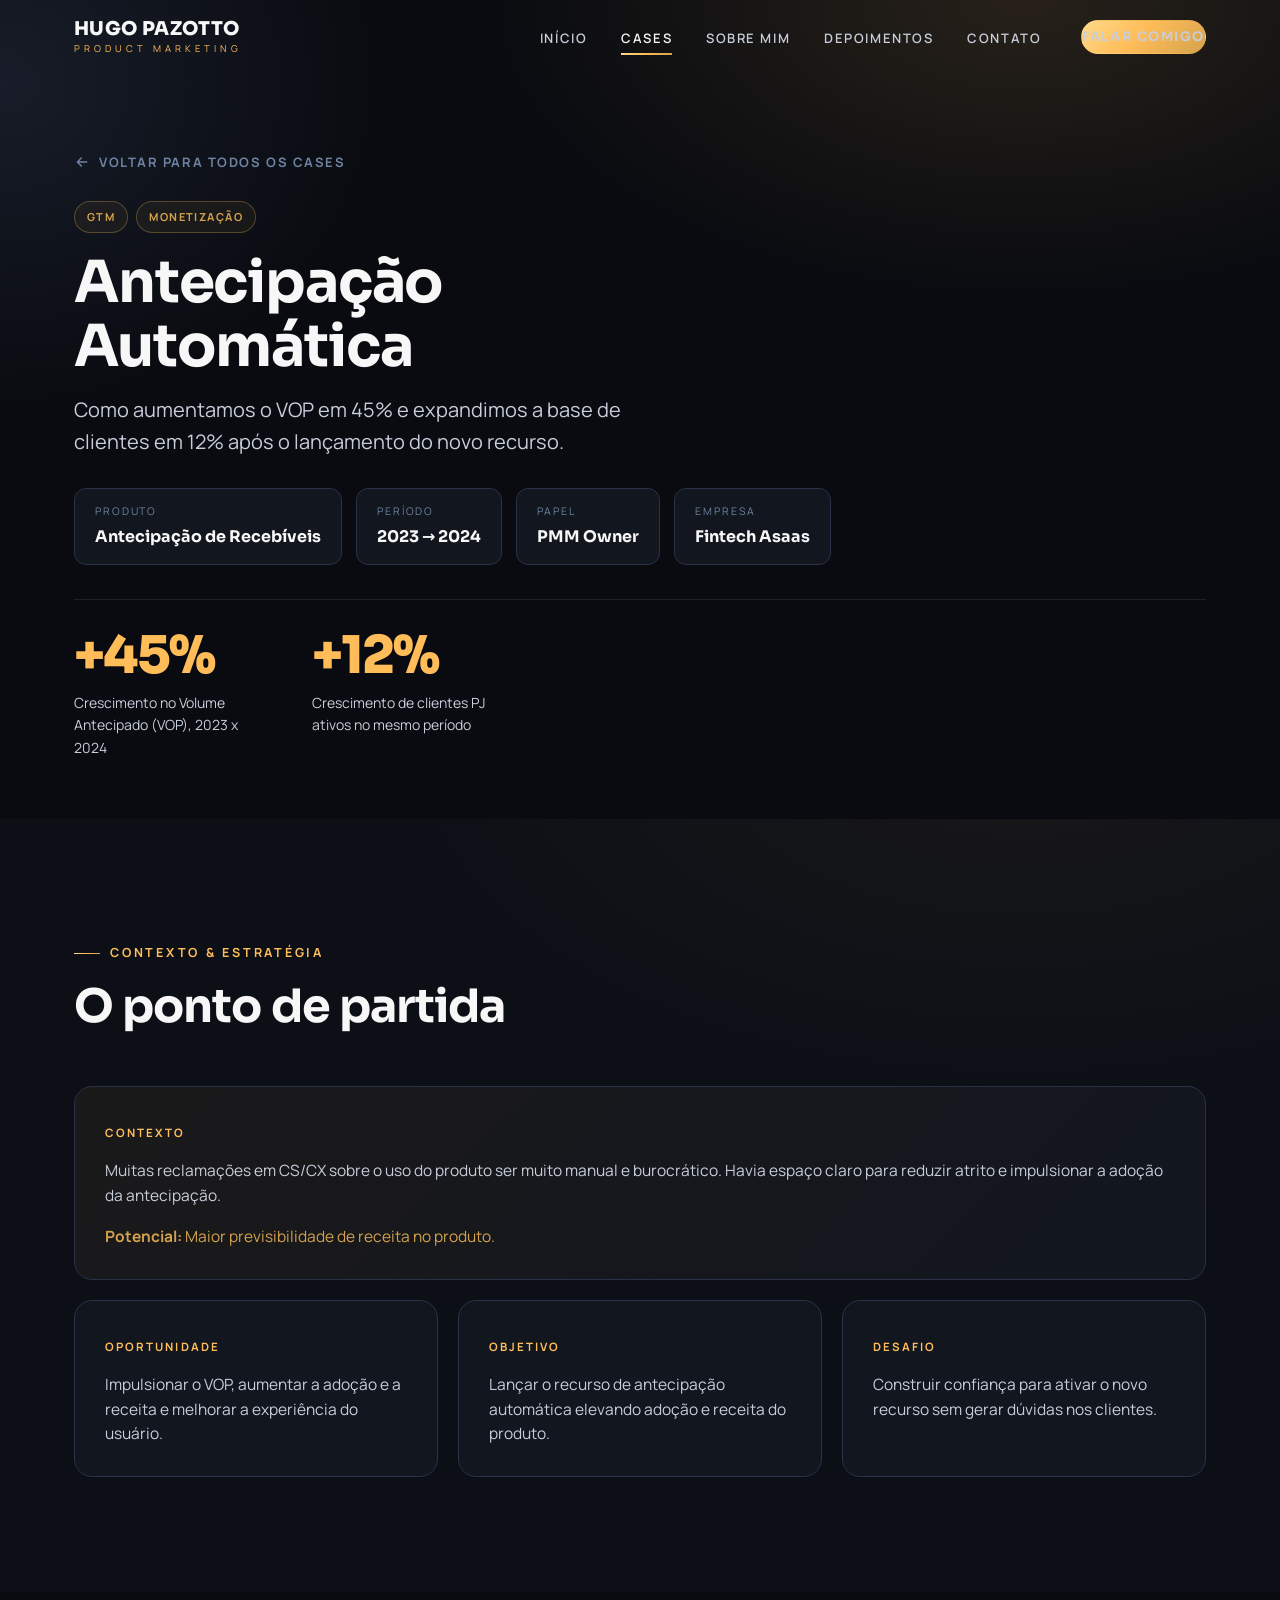
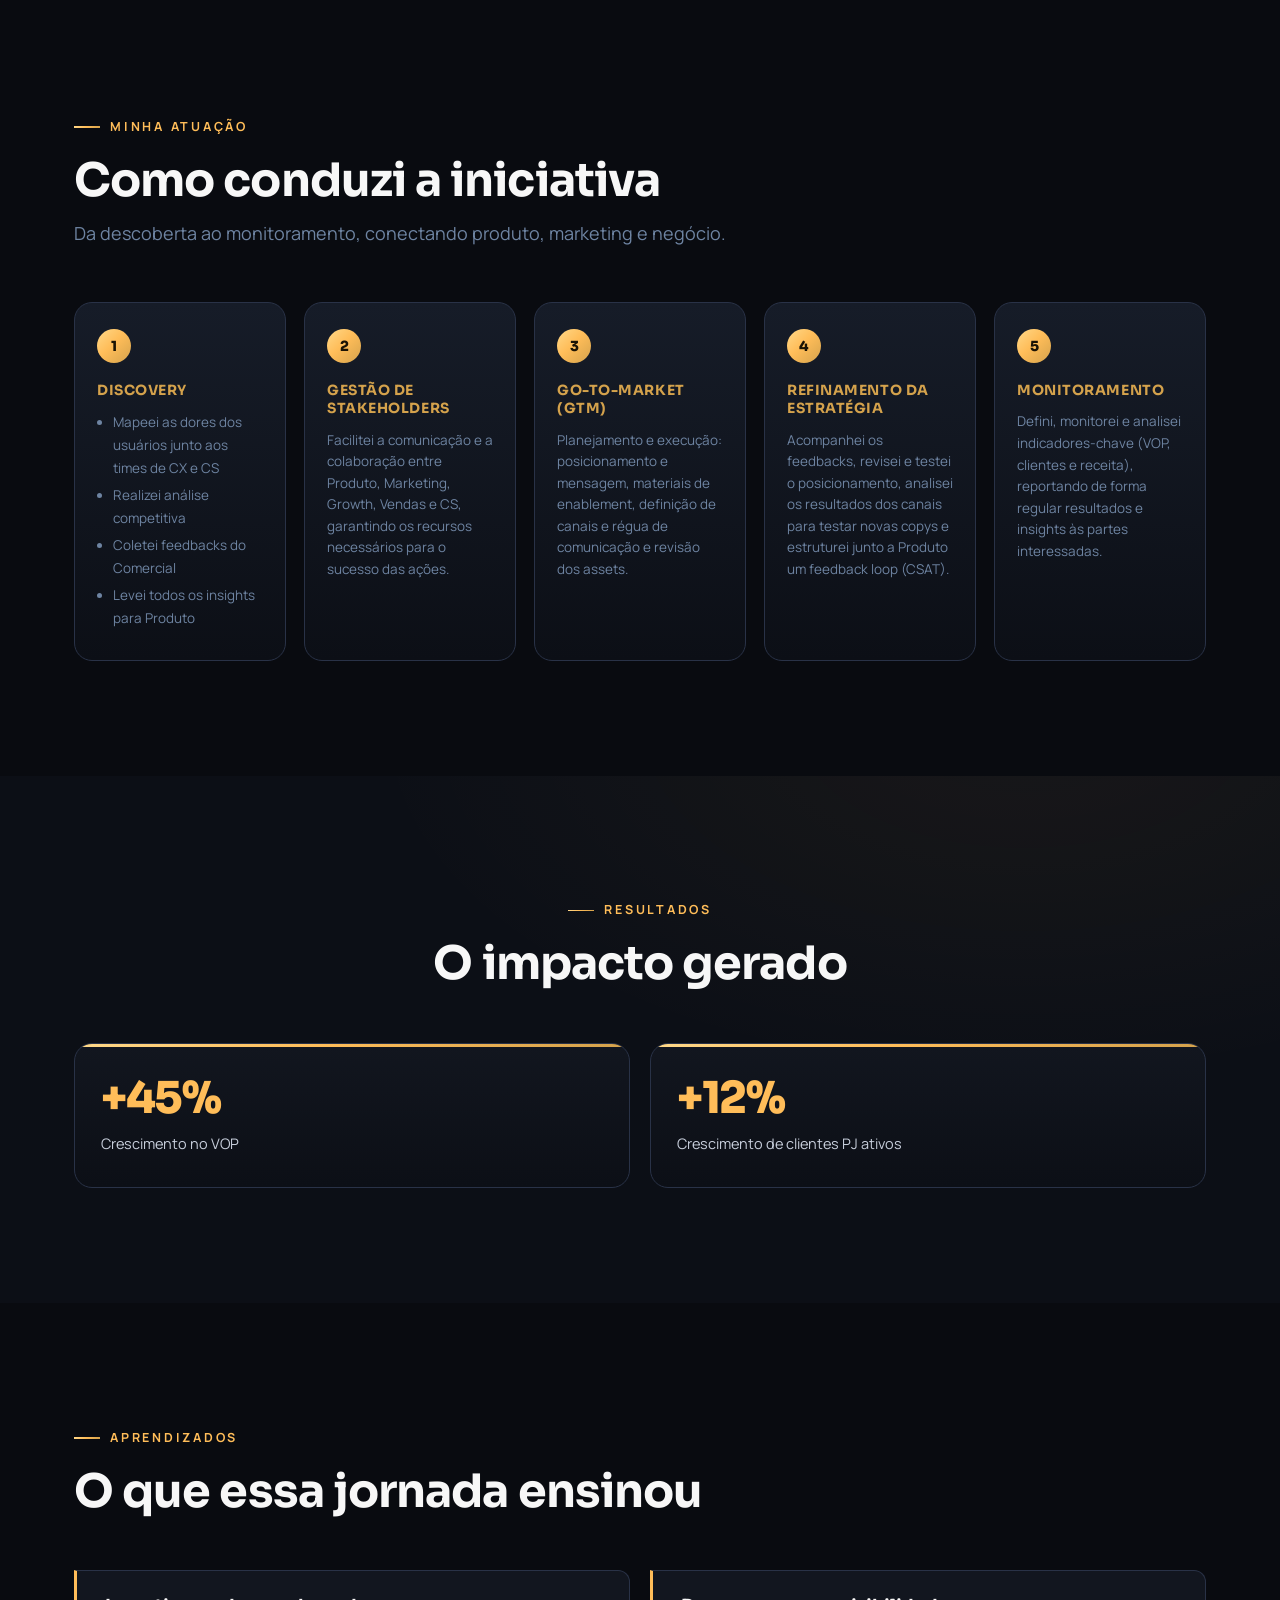
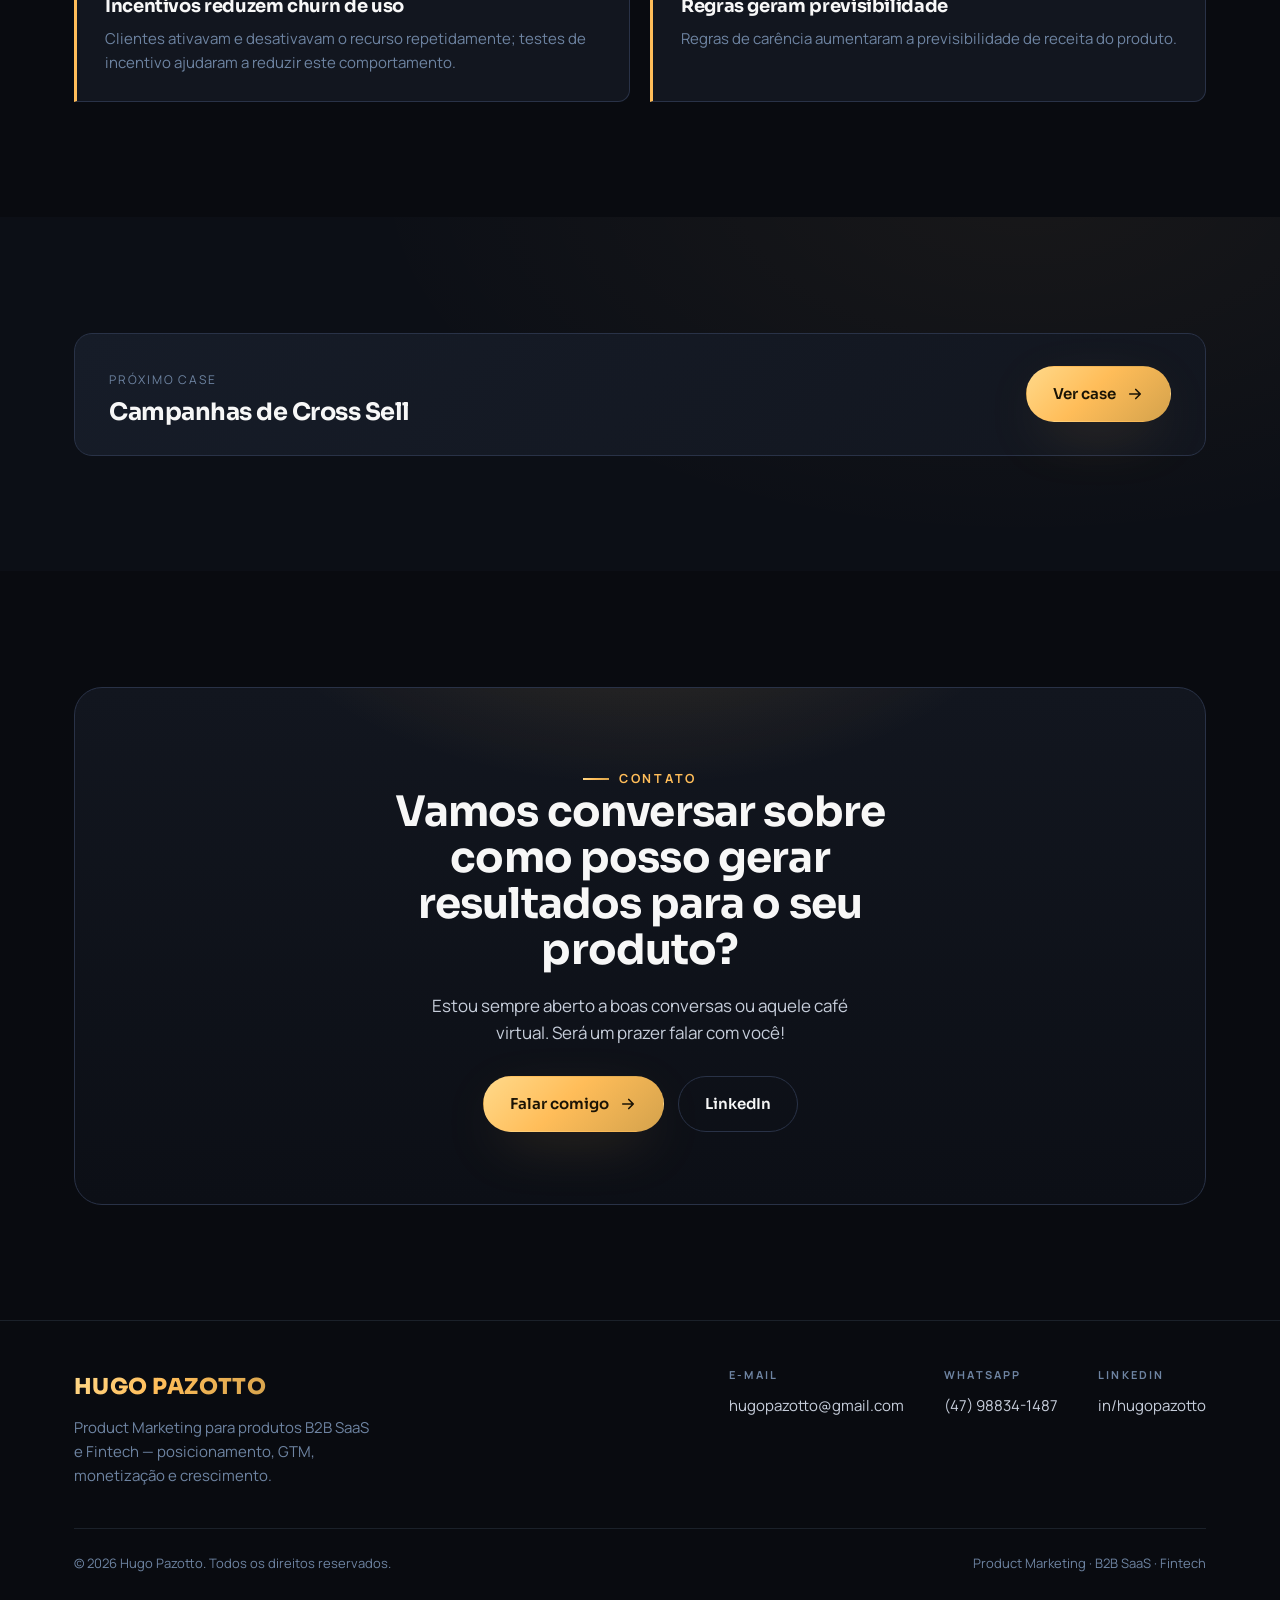
==== case-antecipacao-automatica.html @ da68a619 "feat: add initial portfolio site from Claude Design" ====
<!DOCTYPE html>
<html lang="pt-BR">
<head>
  <meta charset="UTF-8" />
  <meta name="viewport" content="width=device-width, initial-scale=1.0" />
  <title>Hugo Pazotto — Antecipação Automática | Case</title>
  <meta name="description" content="Como aumentamos o VOP em 45% e expandimos a base de clientes em 12% após o lançamento do novo recurso." />
  <link rel="preconnect" href="https://fonts.googleapis.com" />
  <link rel="preconnect" href="https://fonts.gstatic.com" crossorigin />
  <link href="https://fonts.googleapis.com/css2?family=Sora:wght@400;500;600;700;800&family=Manrope:wght@400;500;600;700&display=swap" rel="stylesheet" />
  <link rel="stylesheet" href="style.css" />
</head>
<body>
  <header class="header">
    <div class="container">
      <nav class="nav" aria-label="Principal">
        <a class="brand" href="index.html" aria-label="Hugo Pazotto — início">
          <span class="brand__name">HUGO PAZOTTO</span>
          <span class="brand__role">Product Marketing</span>
        </a>
        <ul class="nav__links">
          <li><a href="index.html">Início</a></li>
          <li><a href="cases.html" class="active">Cases</a></li>
          <li><a href="sobre.html">Sobre mim</a></li>
          <li><a href="depoimentos.html">Depoimentos</a></li>
          <li><a href="index.html#contato">Contato</a></li>
          <li class="nav__cta"><a class="btn btn--primary" href="index.html#contato">Falar comigo</a></li>
        </ul>
        <button class="nav__toggle" aria-label="Abrir menu" aria-expanded="false">
          <span></span><span></span><span></span>
        </button>
      </nav>
    </div>
  </header>
  <main>
    <section class="page-hero">
      <div class="page-hero__bg" aria-hidden="true"></div>
      <div class="container">
        <a class="back-link" href="cases.html"><svg viewBox="0 0 24 24" fill="none" stroke="currentColor" stroke-width="2.2" stroke-linecap="round" stroke-linejoin="round"><path d="M19 12H5M11 18l-6-6 6-6"/></svg> Voltar para todos os cases</a>
        <div style="margin-top:24px" class="reveal">
          <div class="fcase__tags" style="margin-bottom:18px"><span class="tag">GTM</span><span class="tag">Monetização</span></div>
          <h1>Antecipação Automática</h1>
          <p class="page-hero__lead">Como aumentamos o VOP em 45% e expandimos a base de clientes em 12% após o lançamento do novo recurso.</p>
          <div class="cs-meta">
            <div class="cs-meta__item"><span>Produto</span><b>Antecipação de Recebíveis</b></div>
            <div class="cs-meta__item"><span>Período</span><b>2023 → 2024</b></div>
            <div class="cs-meta__item"><span>Papel</span><b>PMM Owner</b></div>
            <div class="cs-meta__item"><span>Empresa</span><b>Fintech Asaas</b></div>
          </div>
        </div>
        <div class="cs-hero-stats"><div class="cs-hero-stat reveal"><b>+45%</b><span>Crescimento no Volume Antecipado (VOP), 2023 x 2024</span></div><div class="cs-hero-stat reveal"><b>+12%</b><span>Crescimento de clientes PJ ativos no mesmo período</span></div></div>
      </div>
    </section>

    <section class="section section--alt">
      <div class="container">
        <div class="section__head reveal"><span class="eyebrow">Contexto &amp; estratégia</span><h2 class="section__title">O ponto de partida</h2></div>
        <div class="cs-cards">
          <div class="cs-card cs-card--ctx reveal"><span class="cs-card__k">Contexto</span><p>Muitas reclamações em CS/CX sobre o uso do produto ser muito manual e burocrático. Havia espaço claro para reduzir atrito e impulsionar a adoção da antecipação.</p><p style="margin-top:16px;color:var(--gold-2)"><strong>Potencial:</strong> Maior previsibilidade de receita no produto.</p></div>
          <div class="cs-card reveal" data-d="1"><span class="cs-card__k">Oportunidade</span><p>Impulsionar o VOP, aumentar a adoção e a receita e melhorar a experiência do usuário.</p></div><div class="cs-card reveal" data-d="2"><span class="cs-card__k">Objetivo</span><p>Lançar o recurso de antecipação automática elevando adoção e receita do produto.</p></div><div class="cs-card reveal" data-d="3"><span class="cs-card__k">Desafio</span><p>Construir confiança para ativar o novo recurso sem gerar dúvidas nos clientes.</p></div>
        </div>
      </div>
    </section>

    <section class="section">
      <div class="container">
        <div class="section__head reveal"><span class="eyebrow">Minha atuação</span><h2 class="section__title">Como conduzi a iniciativa</h2><p class="section__sub">Da descoberta ao monitoramento, conectando produto, marketing e negócio.</p></div>
        <div class="cs-steps"><div class="cs-step reveal" data-d="1"><div class="cs-step__n">1</div><h4>Discovery</h4><div><ul><li>Mapeei as dores dos usuários junto aos times de CX e CS</li><li>Realizei análise competitiva</li><li>Coletei feedbacks do Comercial</li><li>Levei todos os insights para Produto</li></ul></div></div><div class="cs-step reveal" data-d="2"><div class="cs-step__n">2</div><h4>Gestão de Stakeholders</h4><div><p>Facilitei a comunicação e a colaboração entre Produto, Marketing, Growth, Vendas e CS, garantindo os recursos necessários para o sucesso das ações.</p></div></div><div class="cs-step reveal" data-d="3"><div class="cs-step__n">3</div><h4>Go-To-Market (GTM)</h4><div><p>Planejamento e execução: posicionamento e mensagem, materiais de enablement, definição de canais e régua de comunicação e revisão dos assets.</p></div></div><div class="cs-step reveal" data-d="4"><div class="cs-step__n">4</div><h4>Refinamento da Estratégia</h4><div><p>Acompanhei os feedbacks, revisei e testei o posicionamento, analisei os resultados dos canais para testar novas copys e estruturei junto a Produto um feedback loop (CSAT).</p></div></div><div class="cs-step reveal" data-d="1"><div class="cs-step__n">5</div><h4>Monitoramento</h4><div><p>Defini, monitorei e analisei indicadores-chave (VOP, clientes e receita), reportando de forma regular resultados e insights às partes interessadas.</p></div></div></div>
      </div>
    </section>

    <section class="section section--alt">
      <div class="container">
        <div class="section__head section__head--center reveal"><span class="eyebrow eyebrow--center">Resultados</span><h2 class="section__title">O impacto gerado</h2></div>
        <div class="cs-results"><div class="cs-result reveal" data-d="1"><b>+45%</b><span>Crescimento no VOP</span></div><div class="cs-result reveal" data-d="2"><b>+12%</b><span>Crescimento de clientes PJ ativos</span></div></div>
      </div>
    </section>

    <section class="section">
      <div class="container">
        <div class="section__head reveal"><span class="eyebrow">Aprendizados</span><h2 class="section__title">O que essa jornada ensinou</h2></div>
        <div class="cs-learn"><div class="cs-learn__item reveal" data-d="1"><h4>Incentivos reduzem churn de uso</h4><p>Clientes ativavam e desativavam o recurso repetidamente; testes de incentivo ajudaram a reduzir este comportamento.</p></div><div class="cs-learn__item reveal" data-d="2"><h4>Regras geram previsibilidade</h4><p>Regras de carência aumentaram a previsibilidade de receita do produto.</p></div></div>
      </div>
    </section>

    <section class="section section--alt">
      <div class="container">
        <div class="cs-next reveal">
          <div><span>Próximo case</span><h3>Campanhas de Cross Sell</h3></div>
          <a class="btn btn--primary" href="case-cross-sell.html">Ver case <svg viewBox="0 0 24 24" fill="none" stroke="currentColor" stroke-width="2.2" stroke-linecap="round" stroke-linejoin="round"><path d="M5 12h14M13 6l6 6-6 6"/></svg></a>
        </div>
      </div>
    </section>
    
    <section class="section">
      <div class="container">
        <div class="cta reveal">
          <span class="eyebrow eyebrow--center">Contato</span>
          <h2>Vamos conversar sobre como posso gerar resultados para o seu produto?</h2>
          <p>Estou sempre aberto a boas conversas ou aquele café virtual. Será um prazer falar com você!</p>
          <div class="cta__actions">
            <a class="btn btn--primary" href="mailto:hugopazotto@gmail.com">Falar comigo <svg viewBox="0 0 24 24" fill="none" stroke="currentColor" stroke-width="2.2" stroke-linecap="round" stroke-linejoin="round"><path d="M5 12h14M13 6l6 6-6 6"/></svg></a>
            <a class="btn btn--ghost" href="https://www.linkedin.com/in/hugopazotto" target="_blank" rel="noopener">LinkedIn</a>
          </div>
        </div>
      </div>
    </section>
  </main>
  <footer class="footer">
    <div class="container">
      <div class="footer__grid">
        <div class="footer__brand">
          <span class="brand__name grad-text">HUGO PAZOTTO</span>
          <p style="color:var(--muted);max-width:34ch;margin-top:12px;font-size:15px;">Product Marketing para produtos B2B SaaS e Fintech — posicionamento, GTM, monetização e crescimento.</p>
        </div>
        <div class="footer__contacts">
          <div class="footer__col"><h4>E-mail</h4><a href="mailto:hugopazotto@gmail.com">hugopazotto@gmail.com</a></div>
          <div class="footer__col"><h4>WhatsApp</h4><a href="https://wa.me/5547988341487" target="_blank" rel="noopener">(47) 98834-1487</a></div>
          <div class="footer__col"><h4>LinkedIn</h4><a href="https://www.linkedin.com/in/hugopazotto" target="_blank" rel="noopener">in/hugopazotto</a></div>
        </div>
      </div>
      <div class="footer__bottom">
        <span>© <span data-year>2025</span> Hugo Pazotto. Todos os direitos reservados.</span>
        <span>Product Marketing · B2B SaaS · Fintech</span>
      </div>
    </div>
  </footer>
  <script src="script.js"></script>
</body>
</html>
---- style.css ----
/* =========================================================
   Hugo Pazotto — Product Marketing Portfolio
   Design system: dark navy + metallic gold
   ========================================================= */

/* ---------- Tokens ---------- */
:root{
  --bg:        #090b10;
  --bg-2:      #0c0f16;
  --surface:   #12161f;
  --surface-2: #161c28;
  --border:    #293247;
  --border-soft: rgba(110,132,162,.18);

  --gold:      #ffbd59;
  --gold-2:    #d4a24c;
  --gold-deep: #402d00;
  --gold-grad: linear-gradient(135deg,#ffd98a 0%,#ffbd59 45%,#d4a24c 100%);

  --text:      #f7f7f7;
  --text-dim:  #c7cedb;
  --muted:     #6e84a2;
  --green:     #00bf3b;

  --maxw: 1180px;
  --radius: 18px;
  --radius-sm: 12px;
  --radius-pill: 999px;

  --shadow-card: 0 18px 50px -24px rgba(0,0,0,.8);
  --shadow-gold: 0 18px 60px -20px rgba(255,189,89,.35);

  --ff-display: "Sora", system-ui, sans-serif;
  --ff-body: "Manrope", system-ui, sans-serif;

  --ease: cubic-bezier(.22,.61,.36,1);
}

/* ---------- Reset ---------- */
*,*::before,*::after{ box-sizing:border-box; }
html{ scroll-behavior:smooth; scroll-padding-top:90px; -webkit-text-size-adjust:100%; }
body{
  margin:0;
  font-family:var(--ff-body);
  background:var(--bg);
  color:var(--text);
  line-height:1.6;
  font-size:17px;
  -webkit-font-smoothing:antialiased;
  overflow-x:hidden;
}
img{ max-width:100%; display:block; }
a{ color:inherit; text-decoration:none; }
button{ font-family:inherit; cursor:pointer; }
h1,h2,h3,h4{ font-family:var(--ff-display); font-weight:700; line-height:1.1; margin:0; letter-spacing:-.02em; }
p{ margin:0; }
::selection{ background:var(--gold); color:#090b10; }

/* ---------- Layout helpers ---------- */
.container{ width:100%; max-width:var(--maxw); margin-inline:auto; padding-inline:24px; }
.section{ position:relative; padding:clamp(64px,9vw,120px) 0; }
.section--alt{ background:
   radial-gradient(1100px 600px at 80% -10%, rgba(255,189,89,.05), transparent 60%),
   var(--bg-2); }

.eyebrow{
  display:inline-flex; align-items:center; gap:10px;
  font-family:var(--ff-body); font-weight:700;
  font-size:12.5px; letter-spacing:.22em; text-transform:uppercase;
  color:var(--gold);
}
.eyebrow::before{ content:""; width:26px; height:1.5px; background:var(--gold-grad); }
.eyebrow--center{ justify-content:center; }

.section__head{ max-width:720px; margin-bottom:54px; }
.section__head--center{ margin-inline:auto; text-align:center; }
.section__title{ font-size:clamp(28px,4vw,46px); margin:18px 0 14px; }
.section__sub{ color:var(--muted); font-size:18px; }

.text-gold{ color:var(--gold); }
.grad-text{
  background:var(--gold-grad);
  -webkit-background-clip:text; background-clip:text; color:transparent;
}

/* reveal */
.reveal{ opacity:0; transform:translateY(26px); transition:opacity .7s var(--ease), transform .7s var(--ease); }
.reveal.is-in{ opacity:1; transform:none; }
.reveal[data-d="1"]{ transition-delay:.08s; }
.reveal[data-d="2"]{ transition-delay:.16s; }
.reveal[data-d="3"]{ transition-delay:.24s; }
.reveal[data-d="4"]{ transition-delay:.32s; }
@media (prefers-reduced-motion:reduce){ .reveal{opacity:1;transform:none;transition:none} html{scroll-behavior:auto} }

/* ---------- Buttons ---------- */
.btn{
  display:inline-flex; align-items:center; justify-content:center; gap:10px;
  font-family:var(--ff-display); font-weight:600; font-size:15px;
  padding:15px 26px; border-radius:var(--radius-pill);
  border:1px solid transparent; transition:transform .25s var(--ease), box-shadow .25s var(--ease), background .25s, color .25s;
  white-space:nowrap;
}
.btn svg{ width:18px; height:18px; }
.btn--primary{ background:var(--gold-grad); color:#1a1305; box-shadow:var(--shadow-gold); }
.btn--primary:hover{ transform:translateY(-3px); box-shadow:0 22px 64px -16px rgba(255,189,89,.5); }
.btn--ghost{ background:transparent; color:var(--text); border-color:var(--border); }
.btn--ghost:hover{ border-color:var(--gold); color:var(--gold); transform:translateY(-3px); }
.btn--block{ width:100%; }

/* ---------- Header / Nav ---------- */
.header{
  position:fixed; inset:0 0 auto 0; z-index:50;
  transition:background .3s, border-color .3s, backdrop-filter .3s;
  border-bottom:1px solid transparent;
}
.header.is-stuck{
  background:rgba(9,11,16,.82);
  backdrop-filter:blur(16px);
  border-bottom-color:var(--border-soft);
}
.nav{ display:flex; align-items:center; justify-content:space-between; height:74px; }
.brand{ display:flex; flex-direction:column; line-height:1; }
.brand__name{ font-family:var(--ff-display); font-weight:800; font-size:19px; letter-spacing:.02em; }
.brand__role{ font-size:9.5px; letter-spacing:.42em; text-transform:uppercase; color:var(--gold); margin-top:5px; }
.nav__links{ display:flex; align-items:center; gap:34px; list-style:none; margin:0; padding:0; }
.nav__links a{
  font-size:13px; font-weight:600; letter-spacing:.12em; text-transform:uppercase;
  color:var(--text-dim); position:relative; padding:6px 0; transition:color .2s;
}
.nav__links a::after{
  content:""; position:absolute; left:0; bottom:-2px; width:0; height:2px;
  background:var(--gold-grad); transition:width .3s var(--ease);
}
.nav__links a:hover,.nav__links a.active{ color:var(--text); }
.nav__links a:hover::after,.nav__links a.active::after{ width:100%; }
.nav__cta{ margin-left:6px; }
.nav__toggle{
  display:none; width:46px; height:46px; border-radius:12px; border:1px solid var(--border);
  background:rgba(255,255,255,.02); align-items:center; justify-content:center; flex-direction:column; gap:5px;
}
.nav__toggle span{ width:20px; height:2px; background:var(--text); border-radius:2px; transition:transform .3s, opacity .3s; }
.nav.is-open .nav__toggle span:nth-child(1){ transform:translateY(7px) rotate(45deg); }
.nav.is-open .nav__toggle span:nth-child(2){ opacity:0; }
.nav.is-open .nav__toggle span:nth-child(3){ transform:translateY(-7px) rotate(-45deg); }

/* ---------- Hero ---------- */
.hero{ position:relative; padding-top:140px; padding-bottom:90px; overflow:hidden; }
.hero__bg{ position:absolute; inset:0; z-index:0; pointer-events:none; }
.hero__bg::before{
  content:""; position:absolute; inset:0;
  background:
    radial-gradient(900px 520px at 78% 18%, rgba(255,189,89,.16), transparent 60%),
    radial-gradient(700px 700px at 10% 0%, rgba(41,50,71,.5), transparent 55%);
}
.hero__waves{ position:absolute; right:-6%; top:8%; width:62%; max-width:880px; opacity:.5; mix-blend-mode:screen; }
.hero__inner{ position:relative; z-index:2; display:grid; grid-template-columns:1.15fr .85fr; gap:48px; align-items:center; }
.hero__tag{ margin-bottom:26px; }
.hero h1{ font-size:clamp(34px,5.4vw,62px); letter-spacing:-.03em; }
.hero h1 em{ font-style:normal; }
.hero__lead{ color:var(--text-dim); font-size:clamp(16px,1.7vw,19px); max-width:30em; margin:24px 0 30px; }
.hero__chips{ display:flex; flex-wrap:wrap; gap:10px; margin-bottom:34px; }
.chip{
  font-size:11.5px; font-weight:700; letter-spacing:.13em; text-transform:uppercase;
  color:var(--gold-2); padding:8px 14px; border:1px solid var(--border);
  border-radius:var(--radius-pill); background:rgba(255,189,89,.04);
}
.hero__actions{ display:flex; flex-wrap:wrap; gap:14px; }

.hero__photo{ position:relative; justify-self:center; }
.hero__photo-ring{
  position:relative; width:min(400px,80vw); aspect-ratio:1; border-radius:50%;
  background:radial-gradient(circle at 50% 40%, rgba(255,189,89,.28), rgba(255,189,89,0) 62%);
  display:flex; align-items:flex-end; justify-content:center;
}
.hero__photo-ring::before{
  content:""; position:absolute; inset:6%; border-radius:50%;
  border:1px solid rgba(255,189,89,.3);
  background:
    radial-gradient(circle at 50% 120%, rgba(212,162,76,.35), transparent 60%),
    linear-gradient(180deg, rgba(18,22,31,.2), rgba(18,22,31,.85));
  box-shadow:inset 0 0 60px rgba(255,189,89,.1);
}
.hero__photo img{ position:relative; width:96%; filter:drop-shadow(0 30px 40px rgba(0,0,0,.55)); }
.hero__badge{
  position:absolute; left:-6%; bottom:14%; z-index:3;
  background:rgba(18,22,31,.92); border:1px solid var(--border);
  border-radius:16px; padding:14px 18px; display:flex; align-items:center; gap:12px;
  box-shadow:var(--shadow-card); backdrop-filter:blur(8px);
}
.hero__badge b{ font-family:var(--ff-display); font-size:22px; color:var(--gold); display:block; line-height:1; }
.hero__badge span{ font-size:11.5px; color:var(--muted); }
.hero__badge .dot{ width:9px; height:9px; border-radius:50%; background:var(--green); box-shadow:0 0 12px var(--green); }

/* ---------- Impact metrics ---------- */
.metrics{ display:grid; grid-template-columns:repeat(5,1fr); gap:18px; }
.metric{
  background:linear-gradient(180deg, var(--surface), var(--bg-2));
  border:1px solid var(--border); border-radius:var(--radius);
  padding:28px 22px; position:relative; overflow:hidden;
  transition:transform .35s var(--ease), border-color .35s;
}
.metric::after{ content:""; position:absolute; inset:0 0 auto 0; height:3px; background:var(--gold-grad); opacity:.0; transition:opacity .35s; }
.metric:hover{ transform:translateY(-6px); border-color:rgba(255,189,89,.45); }
.metric:hover::after{ opacity:1; }
.metric__num{ font-family:var(--ff-display); font-weight:800; font-size:clamp(30px,3.4vw,40px); color:var(--gold); letter-spacing:-.03em; }
.metric__label{ color:var(--text-dim); font-size:14.5px; margin-top:8px; }

/* ---------- Cases ---------- */
.cases-grid{ display:grid; grid-template-columns:repeat(2,1fr); gap:24px; }
.case-card{
  position:relative; display:flex; flex-direction:column; gap:18px;
  background:linear-gradient(180deg, var(--surface-2), var(--surface));
  border:1px solid var(--border); border-radius:var(--radius);
  padding:30px; min-height:240px; overflow:hidden;
  transition:transform .4s var(--ease), border-color .4s, box-shadow .4s;
}
.case-card::before{
  content:""; position:absolute; right:-40px; top:-40px; width:180px; height:180px;
  background:radial-gradient(circle, rgba(255,189,89,.16), transparent 70%);
  opacity:0; transition:opacity .45s;
}
.case-card:hover{ transform:translateY(-7px); border-color:rgba(255,189,89,.4); box-shadow:var(--shadow-card); }
.case-card:hover::before{ opacity:1; }
.case-card__tags{ display:flex; gap:8px; flex-wrap:wrap; }
.tag{
  font-size:11px; font-weight:700; letter-spacing:.13em; text-transform:uppercase;
  color:var(--gold-2); padding:6px 12px; border-radius:var(--radius-pill);
  border:1px solid rgba(255,189,89,.28); background:rgba(255,189,89,.05);
}
.tag--muted{ color:var(--muted); border-color:var(--border); background:transparent; }
.case-card h3{ font-size:24px; }
.case-card p{ color:var(--muted); font-size:15.5px; }
.case-card__link{
  margin-top:auto; display:inline-flex; align-items:center; gap:9px;
  font-family:var(--ff-display); font-weight:600; font-size:14px; color:var(--gold);
}
.case-card__link svg{ width:16px; height:16px; transition:transform .3s var(--ease); }
.case-card:hover .case-card__link svg{ transform:translateX(5px); }

/* ---------- Testimonials ---------- */
.tst-grid{ display:grid; grid-template-columns:repeat(3,1fr); gap:24px; }
.tst{
  background:var(--surface); border:1px solid var(--border); border-radius:var(--radius);
  padding:30px; display:flex; flex-direction:column; gap:20px;
}
.tst__quote{ color:var(--text-dim); font-size:15px; line-height:1.7; position:relative; }
.tst__quote::before{ content:"\201C"; font-family:var(--ff-display); font-size:60px; color:rgba(255,189,89,.25); position:absolute; top:-30px; left:-6px; }
.tst__who{ display:flex; align-items:center; gap:14px; margin-top:auto; }
.tst__who img{ width:50px; height:50px; border-radius:50%; object-fit:cover; border:1.5px solid var(--gold-2); filter:grayscale(.15); }
.tst__who b{ font-family:var(--ff-display); font-size:15px; display:block; }
.tst__who span{ font-size:13px; color:var(--muted); }

/* ---------- Journey / Timeline ---------- */
.journey{ display:grid; grid-template-columns:repeat(4,1fr); gap:24px; position:relative; }
.journey::before{
  content:""; position:absolute; left:0; right:0; top:34px; height:2px;
  background:linear-gradient(90deg, transparent, var(--border) 12%, var(--border) 88%, transparent);
}
.step{ position:relative; padding-top:0; }
.step__dot{
  width:68px; height:68px; border-radius:18px; display:flex; align-items:center; justify-content:center;
  background:linear-gradient(160deg, var(--surface-2), var(--bg-2)); border:1px solid var(--border);
  position:relative; z-index:2; margin-bottom:22px;
}
.step__dot img{ width:40px; height:auto; }
.step__yr{ font-family:var(--ff-display); font-weight:700; font-size:13px; color:var(--gold); letter-spacing:.05em; }
.step h3{ font-size:19px; margin:8px 0 10px; }
.step p{ color:var(--muted); font-size:14.5px; }

/* ---------- Contact / CTA ---------- */
.cta{
  position:relative; overflow:hidden;
  background:
    radial-gradient(700px 420px at 50% -30%, rgba(255,189,89,.18), transparent 60%),
    linear-gradient(180deg, var(--surface), var(--bg-2));
  border:1px solid var(--border); border-radius:28px;
  padding:clamp(40px,6vw,72px); text-align:center;
}
.cta h2{ font-size:clamp(26px,3.6vw,42px); max-width:18ch; margin-inline:auto; }
.cta p{ color:var(--text-dim); margin:18px auto 30px; max-width:46ch; }
.cta__actions{ display:flex; gap:14px; justify-content:center; flex-wrap:wrap; }

/* ---------- Footer ---------- */
.footer{ border-top:1px solid var(--border-soft); padding:48px 0 60px; }
.footer__grid{ display:flex; justify-content:space-between; align-items:flex-start; gap:30px; flex-wrap:wrap; }
.footer__brand .brand__name{ font-size:22px; }
.footer__contacts{ display:flex; gap:40px; flex-wrap:wrap; }
.footer__col h4{ font-size:11px; letter-spacing:.2em; text-transform:uppercase; color:var(--muted); font-family:var(--ff-body); font-weight:700; margin-bottom:10px; }
.footer__col a,.footer__col p{ color:var(--text-dim); font-size:15px; }
.footer__col a:hover{ color:var(--gold); }
.footer__bottom{ margin-top:40px; padding-top:24px; border-top:1px solid var(--border-soft); display:flex; justify-content:space-between; gap:16px; flex-wrap:wrap; color:var(--muted); font-size:13px; }

/* ---------- Responsive ---------- */
@media (max-width:1000px){
  .metrics{ grid-template-columns:repeat(2,1fr); }
  .journey{ grid-template-columns:repeat(2,1fr); }
  .journey::before{ display:none; }
  .tst-grid{ grid-template-columns:1fr; }
}
@media (max-width:860px){
  .nav__links{
    position:fixed; inset:74px 0 auto 0; flex-direction:column; gap:0;
    background:rgba(9,11,16,.97); backdrop-filter:blur(20px);
    border-bottom:1px solid var(--border); padding:8px 24px 24px;
    transform:translateY(-130%); transition:transform .4s var(--ease); align-items:stretch;
  }
  .nav.is-open .nav__links{ transform:none; }
  .nav__links li{ border-bottom:1px solid var(--border-soft); }
  .nav__links a{ display:block; padding:16px 0; font-size:15px; }
  .nav__links .nav__cta{ margin:16px 0 0; }
  .nav__cta .btn{ width:100%; }
  .nav__toggle{ display:flex; }
  .hero__inner{ grid-template-columns:1fr; gap:36px; text-align:center; }
  .hero__tag,.eyebrow{ justify-content:center; }
  .hero__chips,.hero__actions{ justify-content:center; }
  .hero__lead{ margin-inline:auto; }
  .hero__photo{ order:-1; }
  .section__head{ text-align:center; margin-inline:auto; }
  .eyebrow{ display:inline-flex; }
}
@media (max-width:560px){
  body{ font-size:16px; }
  .metrics{ grid-template-columns:1fr; }
  .cases-grid{ grid-template-columns:1fr; }
  .journey{ grid-template-columns:1fr; }
  .case-card{ padding:24px; }
  .container{ padding-inline:18px; }
}

/* =========================================================
   CASES — listing page + case study detail
   ========================================================= */

/* page hero (shared by inner pages) */
.page-hero{ position:relative; padding:150px 0 60px; overflow:hidden; }
.page-hero__bg{ position:absolute; inset:0; z-index:0; pointer-events:none;
  background:
    radial-gradient(900px 500px at 80% 0%, rgba(255,189,89,.12), transparent 60%),
    radial-gradient(700px 600px at 0% 10%, rgba(41,50,71,.45), transparent 55%); }
.page-hero .container{ position:relative; z-index:2; }
.page-hero h1{ font-size:clamp(34px,5vw,58px); max-width:16ch; margin:18px 0 16px; }
.page-hero__lead{ color:var(--text-dim); font-size:clamp(16px,1.8vw,20px); max-width:48ch; }

.back-link{ display:inline-flex; align-items:center; gap:9px; font-size:13px; font-weight:700;
  letter-spacing:.12em; text-transform:uppercase; color:var(--muted); transition:color .2s, gap .2s; }
.back-link svg{ width:16px; height:16px; }
.back-link:hover{ color:var(--gold); gap:13px; }

/* highlighted cases on listing */
.cases-featured{ display:grid; grid-template-columns:repeat(2,1fr); gap:24px; }
.fcase{
  position:relative; display:flex; flex-direction:column; gap:16px;
  background:linear-gradient(180deg, var(--surface-2), var(--surface));
  border:1px solid var(--border); border-radius:var(--radius);
  padding:34px; overflow:hidden; transition:transform .4s var(--ease), border-color .4s, box-shadow .4s;
}
.fcase::before{ content:""; position:absolute; right:-50px; top:-50px; width:200px; height:200px;
  background:radial-gradient(circle, rgba(255,189,89,.16), transparent 70%); opacity:0; transition:opacity .45s; }
.fcase:hover{ transform:translateY(-7px); border-color:rgba(255,189,89,.45); box-shadow:var(--shadow-card); }
.fcase:hover::before{ opacity:1; }
.fcase__tags{ display:flex; gap:8px; flex-wrap:wrap; }
.fcase h3{ font-size:27px; }
.fcase__desc{ color:var(--muted); font-size:15.5px; }
.fcase__stats{ display:flex; gap:28px; margin-top:6px; padding-top:20px; border-top:1px solid var(--border-soft); }
.fcase__stat b{ font-family:var(--ff-display); font-weight:800; font-size:30px; color:var(--gold); letter-spacing:-.03em; display:block; line-height:1; }
.fcase__stat span{ font-size:12.5px; color:var(--text-dim); display:block; margin-top:7px; max-width:14ch; }
.fcase__link{ position:absolute; inset:0; }

/* "outros cases" simple list */
.cases-other{ display:grid; grid-template-columns:repeat(2,1fr); gap:18px; }
.ocase{
  display:flex; align-items:center; justify-content:space-between; gap:18px;
  background:var(--surface); border:1px solid var(--border); border-radius:var(--radius-sm);
  padding:24px 28px; transition:border-color .3s, transform .3s, background .3s;
}
.ocase:hover{ border-color:rgba(255,189,89,.45); transform:translateY(-3px); background:var(--surface-2); }
.ocase h4{ font-family:var(--ff-display); font-size:18px; }
.ocase span{ font-size:12.5px; color:var(--muted); letter-spacing:.1em; text-transform:uppercase; }
.ocase__arrow{ width:42px; height:42px; flex:none; border-radius:50%; border:1px solid var(--border);
  display:flex; align-items:center; justify-content:center; color:var(--gold); transition:background .3s, transform .3s; }
.ocase__arrow svg{ width:18px; height:18px; }
.ocase:hover .ocase__arrow{ background:rgba(255,189,89,.12); transform:translateX(4px); }

/* ---- case study detail ---- */
.cs-meta{ display:flex; flex-wrap:wrap; gap:14px; margin-top:30px; }
.cs-meta__item{ display:flex; flex-direction:column; gap:4px; padding:14px 20px; min-width:130px;
  background:var(--surface); border:1px solid var(--border); border-radius:var(--radius-sm); }
.cs-meta__item span{ font-size:10.5px; letter-spacing:.18em; text-transform:uppercase; color:var(--muted); }
.cs-meta__item b{ font-family:var(--ff-display); font-size:16px; color:var(--text); }

/* big result stats row under hero */
.cs-hero-stats{ display:flex; flex-wrap:wrap; gap:40px; margin-top:34px; padding-top:30px; border-top:1px solid var(--border-soft); }
.cs-hero-stat b{ font-family:var(--ff-display); font-weight:800; font-size:clamp(36px,5vw,52px); color:var(--gold); letter-spacing:-.03em; display:block; line-height:1; }
.cs-hero-stat span{ font-size:14px; color:var(--text-dim); display:block; margin-top:10px; max-width:22ch; }

/* context / opportunity grid */
.cs-cards{ display:grid; grid-template-columns:repeat(3,1fr); gap:20px; }
.cs-card{ background:var(--surface); border:1px solid var(--border); border-radius:var(--radius); padding:30px; }
.cs-card__k{ font-size:11.5px; font-weight:700; letter-spacing:.18em; text-transform:uppercase; color:var(--gold); }
.cs-card p{ color:var(--text-dim); font-size:15.5px; margin-top:14px; }
.cs-card--ctx{ grid-column:1 / -1; background:linear-gradient(135deg, rgba(255,189,89,.06), var(--surface)); }

/* minha atuação — 5 steps */
.cs-steps{ display:grid; grid-template-columns:repeat(5,1fr); gap:18px; counter-reset:step; }
.cs-step{ background:linear-gradient(180deg, var(--surface-2), var(--bg-2)); border:1px solid var(--border);
  border-radius:var(--radius); padding:26px 22px; position:relative; }
.cs-step__n{ font-family:var(--ff-display); font-weight:800; font-size:14px; color:#1a1305;
  width:34px; height:34px; border-radius:50%; background:var(--gold-grad); display:flex; align-items:center; justify-content:center; margin-bottom:18px; }
.cs-step h4{ font-size:14px; letter-spacing:.04em; text-transform:uppercase; color:var(--gold-2); margin-bottom:12px; line-height:1.3; }
.cs-step p{ color:var(--muted); font-size:13.5px; line-height:1.6; }
.cs-step ul{ margin:0; padding-left:16px; color:var(--muted); font-size:13.5px; line-height:1.7; }
.cs-step li{ margin-bottom:4px; }

/* results metrics */
.cs-results{ display:grid; grid-template-columns:repeat(auto-fit,minmax(200px,1fr)); gap:20px; }
.cs-result{ background:linear-gradient(180deg, var(--surface), var(--bg-2)); border:1px solid var(--border);
  border-radius:var(--radius); padding:32px 26px; position:relative; overflow:hidden; }
.cs-result::after{ content:""; position:absolute; inset:0 0 auto 0; height:3px; background:var(--gold-grad); }
.cs-result b{ font-family:var(--ff-display); font-weight:800; font-size:clamp(32px,4vw,44px); color:var(--gold); letter-spacing:-.03em; display:block; line-height:1; }
.cs-result span{ color:var(--text-dim); font-size:14.5px; display:block; margin-top:12px; }

/* learnings */
.cs-learn{ display:grid; grid-template-columns:repeat(2,1fr); gap:20px; }
.cs-learn__item{ background:var(--surface); border:1px solid var(--border); border-left:3px solid var(--gold);
  border-radius:0 var(--radius-sm) var(--radius-sm) 0; padding:26px 28px; }
.cs-learn__item h4{ font-size:18px; margin-bottom:10px; }
.cs-learn__item p{ color:var(--muted); font-size:15px; }

/* next case nav */
.cs-next{ display:flex; align-items:center; justify-content:space-between; gap:20px; flex-wrap:wrap;
  background:linear-gradient(135deg, var(--surface-2), var(--surface)); border:1px solid var(--border);
  border-radius:var(--radius); padding:30px 34px; }
.cs-next span{ font-size:12px; letter-spacing:.16em; text-transform:uppercase; color:var(--muted); }
.cs-next h3{ font-size:24px; margin-top:8px; }

@media (max-width:1000px){
  .cs-steps{ grid-template-columns:repeat(2,1fr); }
  .cs-cards{ grid-template-columns:1fr; }
  .cases-featured{ grid-template-columns:1fr; }
  .cases-other{ grid-template-columns:1fr; }
  .cs-learn{ grid-template-columns:1fr; }
}
@media (max-width:560px){
  .cs-steps{ grid-template-columns:1fr; }
  .cs-hero-stats{ gap:26px; }
  .fcase{ padding:26px; }
}

/* =========================================================
   SOBRE MIM
   ========================================================= */
/* PMM connector diagram */
.pmm-diagram{
  display:grid; grid-template-columns:1fr auto 1fr; align-items:center; gap:clamp(20px,5vw,70px);
  background:linear-gradient(135deg, rgba(255,189,89,.05), var(--surface));
  border:1px solid var(--border); border-radius:24px; padding:clamp(30px,5vw,54px);
}
.pmm-col{ display:flex; flex-direction:column; gap:16px; }
.pmm-node{
  display:flex; align-items:center; gap:12px; padding:16px 20px;
  background:var(--surface-2); border:1px solid var(--border); border-radius:14px;
  font-family:var(--ff-display); font-weight:600; font-size:15px;
  transition:transform .3s var(--ease), border-color .3s;
}
.pmm-node:hover{ transform:translateX(4px); border-color:rgba(255,189,89,.5); }
.pmm-col--right .pmm-node:hover{ transform:translateX(-4px); }
.pmm-node small{ display:block; font-family:var(--ff-body); font-weight:600; font-size:11px; letter-spacing:.14em; text-transform:uppercase; color:var(--muted); }
.pmm-center{
  width:clamp(150px,20vw,200px); aspect-ratio:1; border-radius:50%; flex:none; text-align:center;
  display:flex; flex-direction:column; align-items:center; justify-content:center; gap:6px;
  background:radial-gradient(circle at 50% 38%, rgba(255,189,89,.22), rgba(18,22,31,.7) 70%);
  border:1.5px solid rgba(255,189,89,.45); box-shadow:inset 0 0 50px rgba(255,189,89,.12), var(--shadow-gold);
}
.pmm-center b{ font-family:var(--ff-display); font-weight:800; font-size:clamp(18px,2.4vw,24px); color:var(--gold); line-height:1.05; }
.pmm-center span{ font-size:11px; letter-spacing:.2em; text-transform:uppercase; color:var(--text-dim); }

/* value cards row */
.value-row{ display:grid; grid-template-columns:repeat(5,1fr); gap:18px; }
.value-card{ background:var(--surface); border:1px solid var(--border); border-radius:var(--radius); padding:26px 22px; transition:transform .35s var(--ease), border-color .35s; }
.value-card:hover{ transform:translateY(-6px); border-color:rgba(255,189,89,.4); }
.value-card__n{ font-family:var(--ff-display); font-weight:800; font-size:15px; color:var(--gold); margin-bottom:14px; }
.value-card p{ color:var(--text-dim); font-size:15px; }

/* traits */
.traits{ display:grid; grid-template-columns:repeat(5,1fr); gap:18px; }
.trait{ background:linear-gradient(180deg, var(--surface-2), var(--bg-2)); border:1px solid var(--border); border-radius:var(--radius); padding:28px 22px; }
.trait h3{ font-size:18px; color:var(--gold); margin-bottom:12px; }
.trait p{ color:var(--muted); font-size:14px; }

/* questions list */
.questions{ display:grid; grid-template-columns:repeat(2,1fr); gap:16px 30px; list-style:none; margin:0; padding:0; }
.questions li{ display:flex; gap:14px; align-items:flex-start; color:var(--text-dim); font-size:17px; padding:18px 0; border-bottom:1px solid var(--border-soft); }
.questions li::before{ content:"?"; flex:none; width:30px; height:30px; border-radius:50%; background:var(--gold-grad); color:#1a1305; font-family:var(--ff-display); font-weight:800; font-size:15px; display:flex; align-items:center; justify-content:center; }

/* competencies */
.comp-grid{ display:grid; grid-template-columns:repeat(2,1fr); gap:20px; }
.comp{ background:var(--surface); border:1px solid var(--border); border-radius:var(--radius); padding:28px; }
.comp h3{ font-size:18px; margin-bottom:16px; display:flex; align-items:center; gap:10px; }
.comp h3::before{ content:""; width:22px; height:2.5px; background:var(--gold-grad); }
.comp__chips{ display:flex; flex-wrap:wrap; gap:9px; }
.comp__chips span{ font-size:13px; color:var(--text-dim); padding:8px 14px; border:1px solid var(--border); border-radius:var(--radius-pill); background:rgba(255,255,255,.02); }

/* formation */
.form-grid{ display:grid; grid-template-columns:repeat(2,1fr); gap:24px; }
.form-col{ background:var(--surface); border:1px solid var(--border); border-radius:var(--radius); padding:32px; }
.form-col h3{ font-size:13px; letter-spacing:.16em; text-transform:uppercase; color:var(--gold); margin-bottom:22px; }
.form-col ul{ list-style:none; margin:0; padding:0; display:flex; flex-direction:column; gap:18px; }
.form-col li{ display:flex; flex-direction:column; gap:4px; padding-left:20px; position:relative; }
.form-col li::before{ content:""; position:absolute; left:0; top:7px; width:8px; height:8px; border-radius:50%; background:var(--gold); }
.form-col li b{ font-family:var(--ff-display); font-weight:600; font-size:16px; }
.form-col li span{ font-size:13.5px; color:var(--muted); }

/* =========================================================
   DEPOIMENTOS
   ========================================================= */
.feedback-tags{ display:flex; flex-wrap:wrap; gap:12px; justify-content:center; max-width:840px; margin:0 auto; }
.feedback-tags span{
  font-family:var(--ff-display); font-weight:600; font-size:15px; color:var(--text-dim);
  padding:12px 20px; border:1px solid var(--border); border-radius:var(--radius-pill);
  background:rgba(255,189,89,.03);
}
.feedback-tags span:nth-child(3n+1){ color:var(--gold-2); border-color:rgba(255,189,89,.3); }

.tst-filters{ display:flex; flex-wrap:wrap; gap:10px; justify-content:center; margin-bottom:46px; }
.tst-filter{
  font-family:var(--ff-display); font-weight:600; font-size:14px; color:var(--text-dim);
  padding:11px 22px; border-radius:var(--radius-pill); border:1px solid var(--border);
  background:transparent; transition:all .25s var(--ease);
}
.tst-filter:hover{ border-color:var(--gold); color:var(--gold); }
.tst-filter.active{ background:var(--gold-grad); color:#1a1305; border-color:transparent; }

.tst-wall{ columns:3; column-gap:24px; }
.tst-card{
  break-inside:avoid; margin-bottom:24px; display:flex; flex-direction:column; gap:18px;
  background:var(--surface); border:1px solid var(--border); border-radius:var(--radius); padding:28px;
  transition:border-color .3s, transform .3s;
}
.tst-card:hover{ border-color:rgba(255,189,89,.35); transform:translateY(-3px); }
.tst-card.is-hidden{ display:none; }
.tst-card__cat{ font-size:10.5px; font-weight:700; letter-spacing:.16em; text-transform:uppercase; color:var(--gold); }
.tst-card__quote{ color:var(--text-dim); font-size:15px; line-height:1.7; }
.tst-card__who{ display:flex; align-items:center; gap:13px; margin-top:auto; }
.tst-card__who img,.avatar{ width:48px; height:48px; border-radius:50%; flex:none; object-fit:cover; border:1.5px solid var(--gold-2); }
.avatar{ display:flex; align-items:center; justify-content:center; font-family:var(--ff-display); font-weight:700; font-size:16px; color:var(--gold); background:linear-gradient(160deg, var(--surface-2), var(--bg-2)); filter:none; }
.tst-card__who b{ font-family:var(--ff-display); font-size:15px; display:block; }
.tst-card__who span{ font-size:12.5px; color:var(--muted); }

.closing-note{
  text-align:center; max-width:680px; margin:0 auto; color:var(--text-dim); font-size:18px; line-height:1.7;
}
.closing-note strong{ color:var(--gold); font-weight:600; }

@media (max-width:1000px){
  .pmm-diagram{ grid-template-columns:1fr; gap:26px; }
  .pmm-center{ margin:0 auto; }
  .value-row{ grid-template-columns:repeat(2,1fr); }
  .traits{ grid-template-columns:repeat(2,1fr); }
  .questions{ grid-template-columns:1fr; }
  .comp-grid,.form-grid{ grid-template-columns:1fr; }
  .tst-wall{ columns:2; }
}
@media (max-width:560px){
  .value-row,.traits{ grid-template-columns:1fr; }
  .tst-wall{ columns:1; }
}
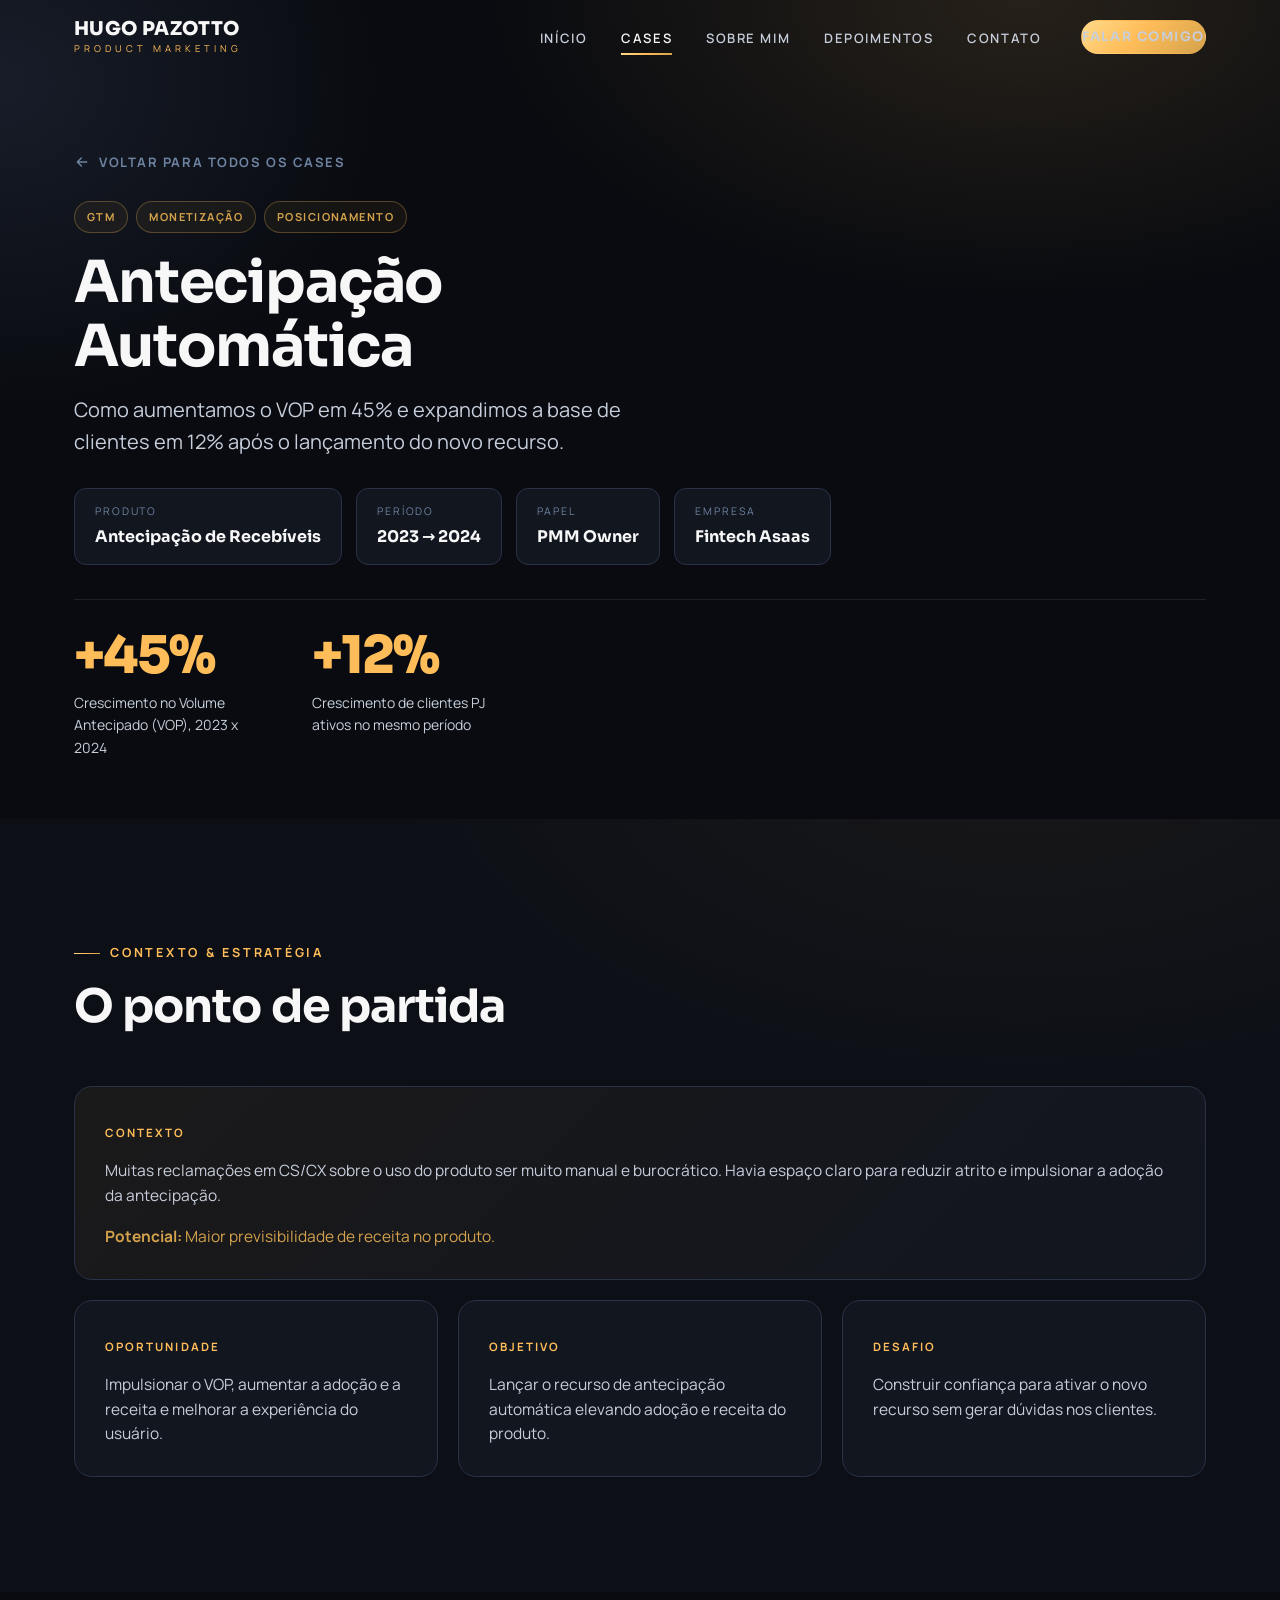
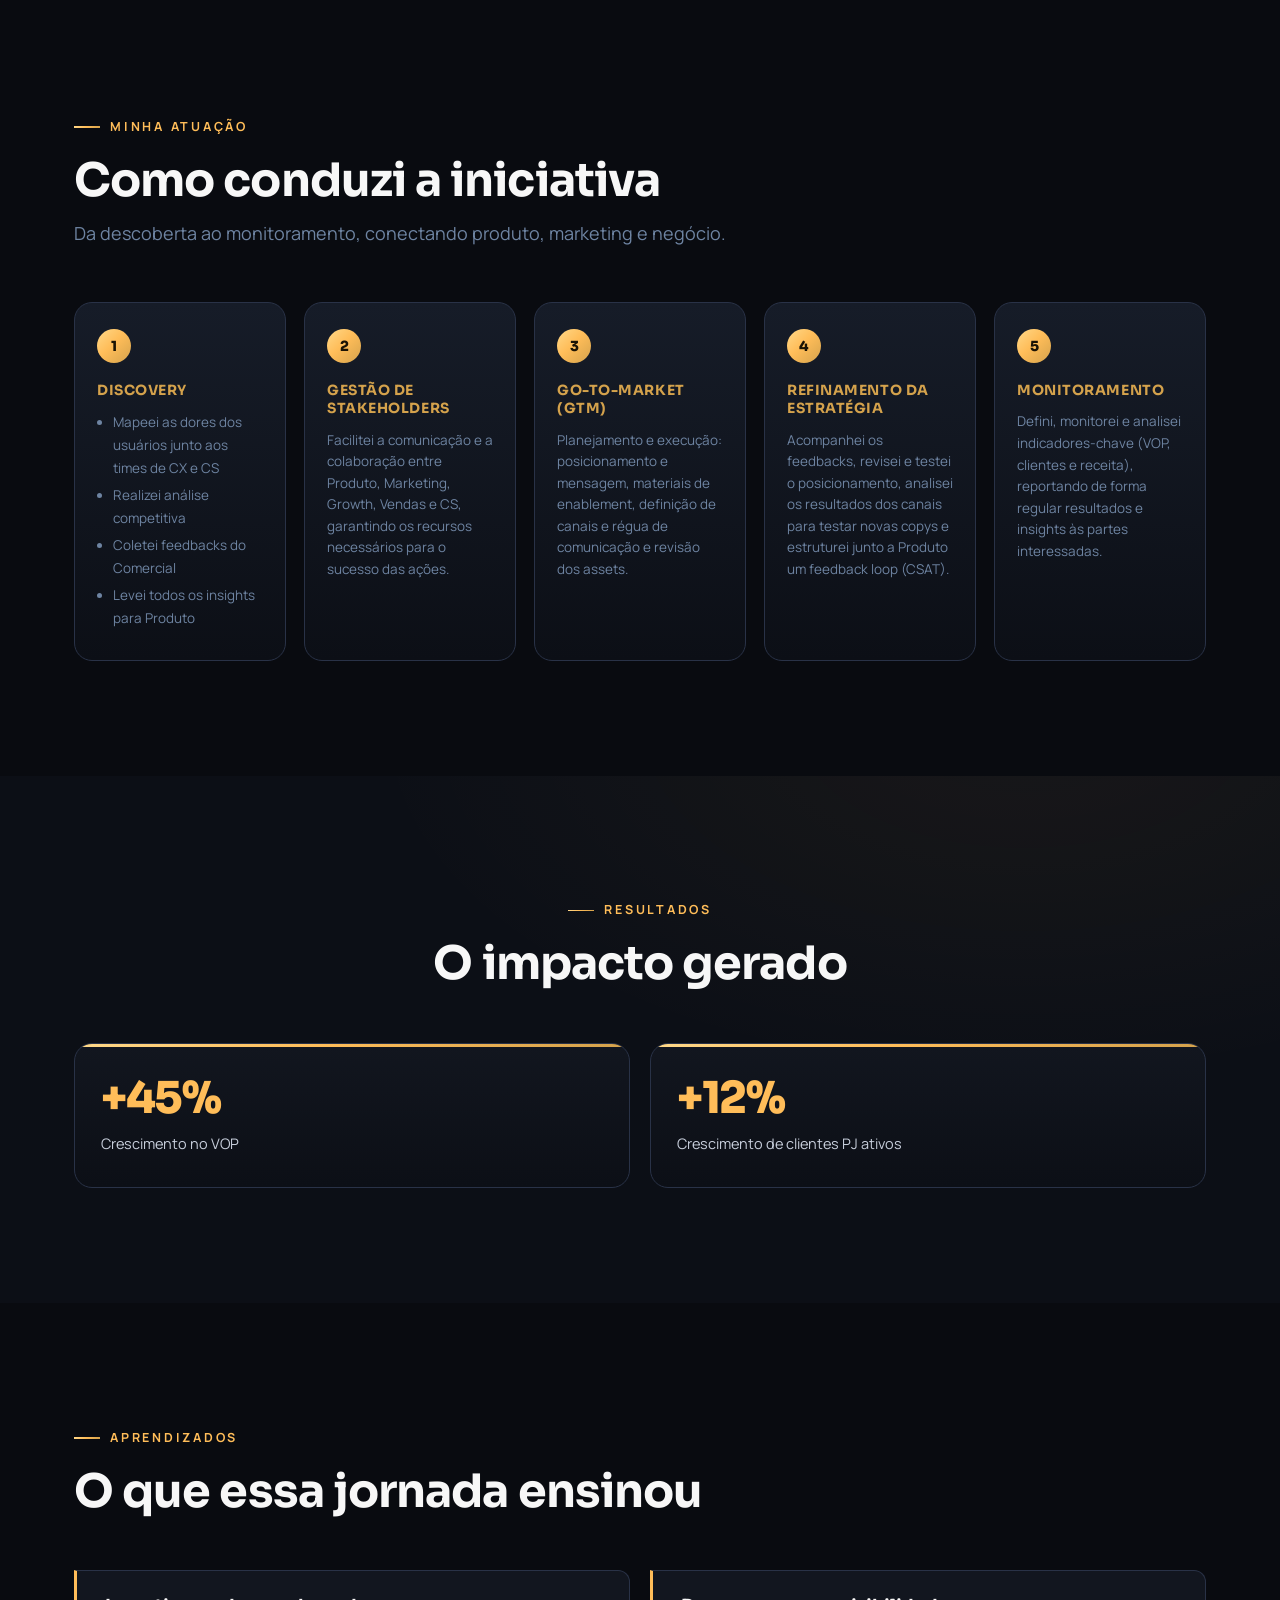
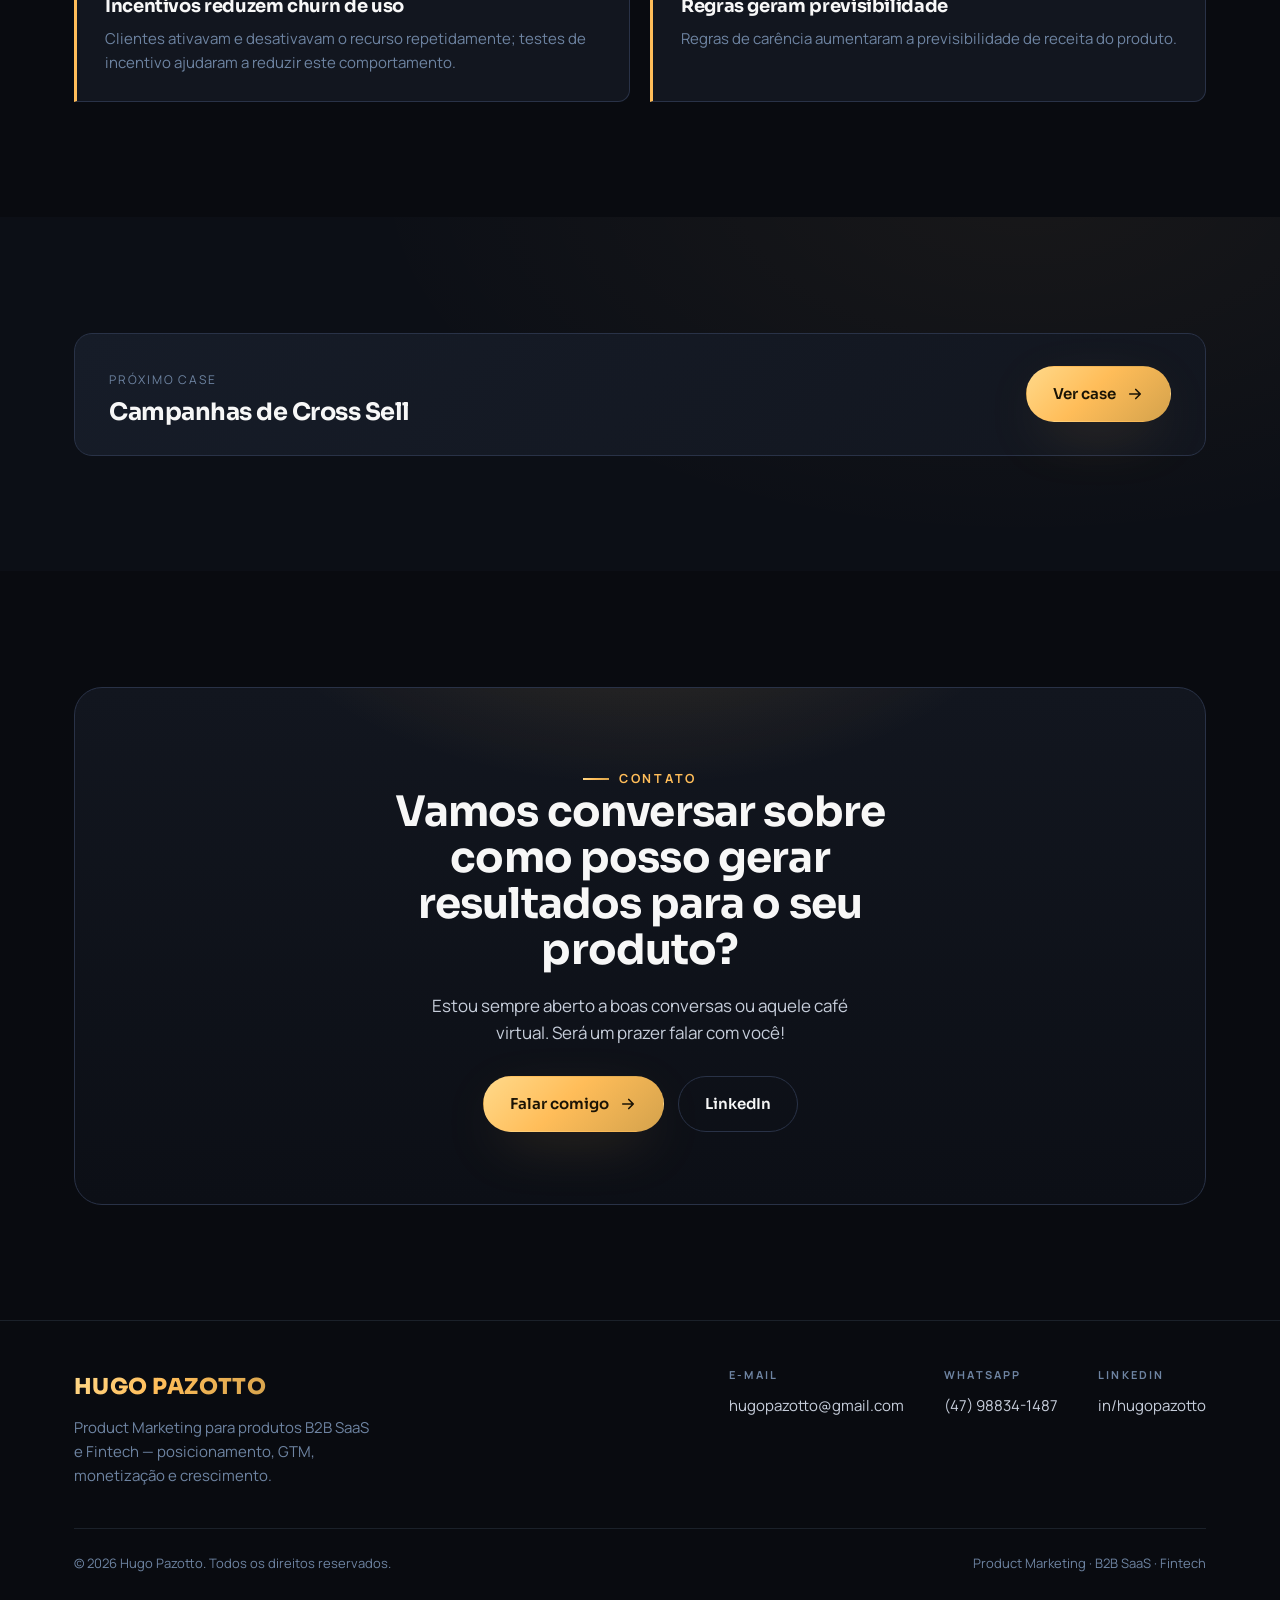
==== commit bec569cb: "fix: divergências PDF — contato, tags, aprendizados, métricas e depoimentos" ====
--- a/case-antecipacao-automatica.html
+++ b/case-antecipacao-automatica.html
@@ -23,8 +23,8 @@
           <li><a href="cases.html" class="active">Cases</a></li>
           <li><a href="sobre.html">Sobre mim</a></li>
           <li><a href="depoimentos.html">Depoimentos</a></li>
-          <li><a href="index.html#contato">Contato</a></li>
-          <li class="nav__cta"><a class="btn btn--primary" href="index.html#contato">Falar comigo</a></li>
+          <li><a href="contato.html">Contato</a></li>
+          <li class="nav__cta"><a class="btn btn--primary" href="contato.html">Falar comigo</a></li>
         </ul>
         <button class="nav__toggle" aria-label="Abrir menu" aria-expanded="false">
           <span></span><span></span><span></span>
@@ -38,7 +38,7 @@
       <div class="container">
         <a class="back-link" href="cases.html"><svg viewBox="0 0 24 24" fill="none" stroke="currentColor" stroke-width="2.2" stroke-linecap="round" stroke-linejoin="round"><path d="M19 12H5M11 18l-6-6 6-6"/></svg> Voltar para todos os cases</a>
         <div style="margin-top:24px" class="reveal">
-          <div class="fcase__tags" style="margin-bottom:18px"><span class="tag">GTM</span><span class="tag">Monetização</span></div>
+          <div class="fcase__tags" style="margin-bottom:18px"><span class="tag">GTM</span><span class="tag">Monetização</span><span class="tag">Posicionamento</span></div>
           <h1>Antecipação Automática</h1>
           <p class="page-hero__lead">Como aumentamos o VOP em 45% e expandimos a base de clientes em 12% após o lançamento do novo recurso.</p>
           <div class="cs-meta">
--- a/style.css
+++ b/style.css
@@ -564,3 +564,49 @@
   .value-row,.traits{ grid-template-columns:1fr; }
   .tst-wall{ columns:1; }
 }
+
+/* ---- Contact page ---- */
+.contact-grid{
+  display:grid;
+  grid-template-columns:repeat(2,1fr);
+  gap:20px;
+  max-width:800px;
+  margin:0 auto 56px;
+}
+.contact-card{
+  display:flex;
+  align-items:center;
+  gap:20px;
+  padding:28px 24px;
+  background:var(--surface);
+  border:1px solid var(--border);
+  border-radius:16px;
+  text-decoration:none;
+  color:var(--text);
+  transition:border-color .2s,transform .2s;
+}
+.contact-card:hover{
+  border-color:var(--gold);
+  transform:translateY(-2px);
+}
+.contact-card__icon{
+  flex-shrink:0;
+  width:52px; height:52px;
+  border-radius:12px;
+  background:rgba(201,163,82,.1);
+  display:flex; align-items:center; justify-content:center;
+  color:var(--gold);
+}
+.contact-card h3{ font-size:15px; font-weight:600; margin-bottom:4px; }
+.contact-card p{ font-size:14px; color:var(--muted); margin:0; }
+.contact-card__arrow{ margin-left:auto; flex-shrink:0; color:var(--muted); width:18px; height:18px; }
+.contact-closing{
+  text-align:center;
+  color:var(--text-dim);
+  font-size:16px;
+  max-width:560px;
+  margin:0 auto;
+}
+@media(max-width:600px){
+  .contact-grid{ grid-template-columns:1fr; }
+}
